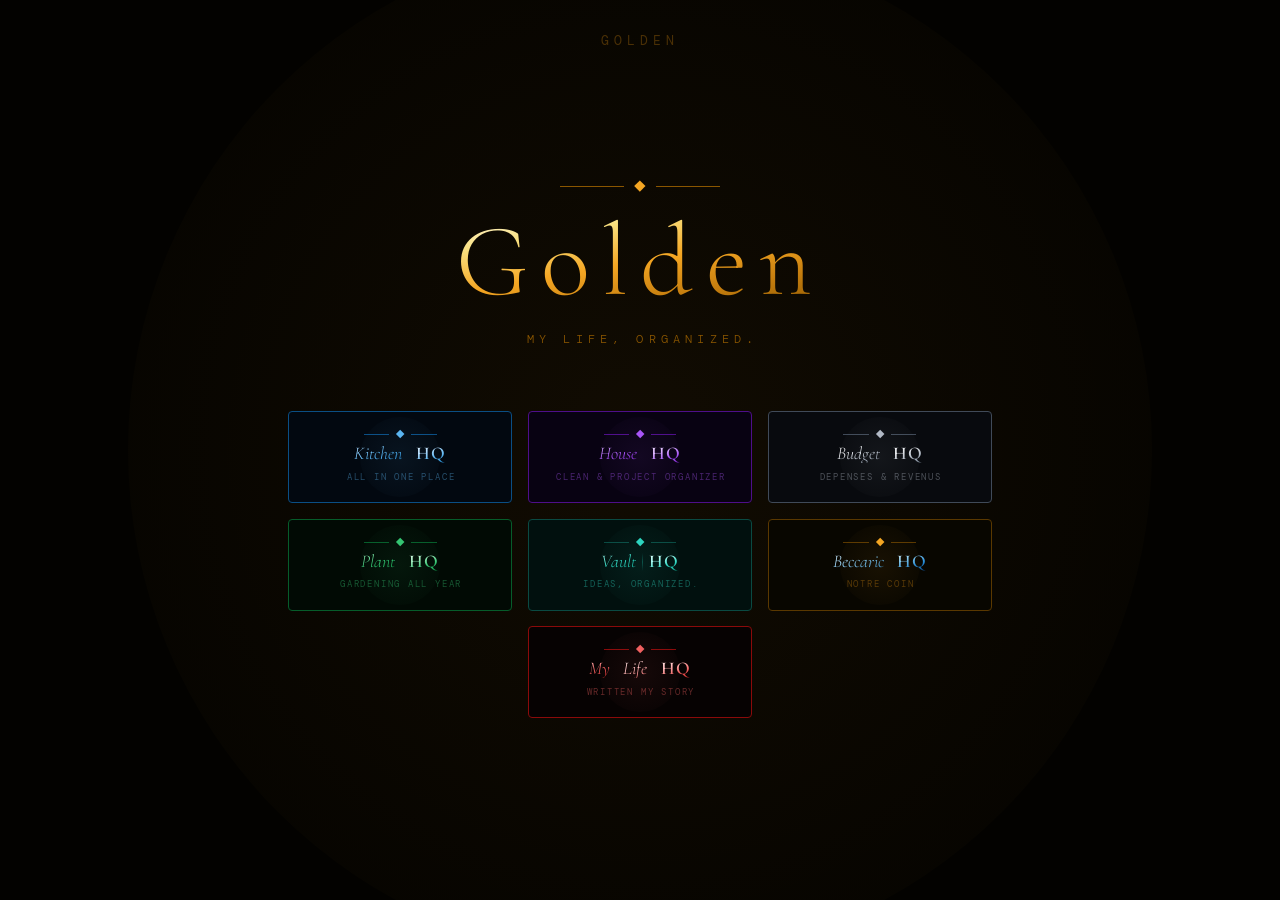
==== index.html @ 01a905c2 "Add files via upload" ====
<!DOCTYPE html>
<html lang="fr">
<head>
<meta charset="UTF-8">
<meta name="viewport" content="width=device-width, initial-scale=1.0">
<title>Golden — My life, organized.</title>
<meta name="description" content="Golden — My life, organized.">
<link rel="icon" href="favicon.svg" type="image/svg+xml">
<link href="https://fonts.googleapis.com/css2?family=Cormorant+Garamond:ital,wght@0,300;0,600;1,300;1,600&family=DM+Mono:wght@300;400&display=swap" rel="stylesheet">
<style>
*,*::before,*::after{box-sizing:border-box;margin:0;padding:0;}
body{background:#030200;font-family:"Cormorant Garamond",serif;margin:0;padding:0;}
.s{width:100%;min-height:100vh;display:flex;flex-direction:column;align-items:center;justify-content:center;gap:clamp(32px,5vw,64px);padding:80px clamp(24px,5vw,80px);position:relative;overflow:hidden;}
.s::before{content:"";position:absolute;width:80vw;height:80vw;border-radius:50%;top:50%;left:50%;transform:translate(-50%,-50%);background:radial-gradient(circle,#F4A623,transparent);opacity:.06;pointer-events:none;}
.num{font-family:"DM Mono",monospace;font-size:clamp(10px,1vw,13px);letter-spacing:.4em;text-transform:uppercase;color:#C47D0E;opacity:.35;position:absolute;top:32px;left:0;right:0;text-align:center;}
.wm{display:flex;flex-direction:column;align-items:center;gap:clamp(12px,2vw,20px);z-index:1;}
.orn{display:flex;align-items:center;gap:12px;}
.ol{width:clamp(40px,5vw,72px);height:.5px;background:#8A5600;}
.og{width:clamp(6px,0.6vw,9px);height:clamp(6px,0.6vw,9px);background:#F4A623;transform:rotate(45deg);}
.gn{font-family:"Cormorant Garamond",serif;font-weight:300;font-size:clamp(52px,8vw,120px);line-height:1;letter-spacing:.12em;background:linear-gradient(170deg,#FFFBF0,#F9E07F,#F4A623,#C47D0E,#8A5600);-webkit-background-clip:text;-webkit-text-fill-color:transparent;background-clip:text;}
.sub{font-family:"DM Mono",monospace;font-weight:300;font-size:clamp(9px,0.9vw,13px);letter-spacing:.45em;color:#8A5600;text-transform:uppercase;margin-right:-.45em;}
.logos-wrap{display:flex;flex-direction:column;gap:clamp(8px,1.2vw,16px);width:100%;max-width:clamp(380px,55vw,780px);z-index:1;margin:0 auto;}
.row{display:grid;grid-template-columns:repeat(3,1fr);gap:clamp(8px,1.2vw,16px);}
a.mini{text-decoration:none;}
.mini{border:1px solid;border-radius:4px;padding:clamp(10px,1.5vw,20px) clamp(6px,1vw,14px);display:flex;flex-direction:column;align-items:center;gap:clamp(4px,0.6vw,8px);position:relative;overflow:hidden;text-align:center;transition:transform .2s,opacity .2s;}
.mini:hover{transform:translateY(-3px);opacity:.8;}
.mini::before{content:"";position:absolute;width:80px;height:80px;border-radius:50%;top:50%;left:50%;transform:translate(-50%,-50%);opacity:.07;pointer-events:none;}
.mini-type{display:flex;align-items:baseline;}
.mn{font-family:"Cormorant Garamond",serif;font-weight:300;font-style:italic;font-size:clamp(11px,1.4vw,20px);line-height:1;}
.ms{width:.5px;height:clamp(10px,1.4vw,20px);margin:0 clamp(3px,0.5vw,8px);align-self:center;}
.mh{font-family:"Cormorant Garamond",serif;font-weight:600;font-size:clamp(11px,1.4vw,20px);letter-spacing:.06em;line-height:1;}
.ml{font-family:"DM Mono",monospace;font-size:clamp(6px,0.7vw,10px);letter-spacing:.2em;text-transform:uppercase;opacity:.4;margin-right:-.2em;}
.mini-orn{display:flex;align-items:center;gap:clamp(4px,0.6vw,8px);}
.mo{width:clamp(14px,2vw,28px);height:.5px;}
.mg{width:clamp(4px,0.5vw,7px);height:clamp(4px,0.5vw,7px);transform:rotate(45deg);flex-shrink:0;}

.c-k{background:#020810;border-color:#0A4E84;}
.c-k::before{background:radial-gradient(circle,#5AB4F0,transparent);}
.c-k .mn{background:linear-gradient(160deg,#BAE0FF,#5AB4F0,#1A7EC4);-webkit-background-clip:text;-webkit-text-fill-color:transparent;background-clip:text;}
.c-k .ms{background:linear-gradient(180deg,transparent,#0A4E84,transparent);}
.c-k .mh{background:linear-gradient(160deg,#EFF8FF,#BAE0FF,#5AB4F0,#1A7EC4);-webkit-background-clip:text;-webkit-text-fill-color:transparent;background-clip:text;}
.c-k .ml{color:#5AB4F0;}.c-k .mo{background:#0A4E84;}.c-k .mg{background:#5AB4F0;}

.c-h{background:#080212;border-color:#4E0E8A;}
.c-h::before{background:radial-gradient(circle,#A855F7,transparent);}
.c-h .mn{background:linear-gradient(160deg,#DDB8FF,#A855F7,#7C22C8);-webkit-background-clip:text;-webkit-text-fill-color:transparent;background-clip:text;}
.c-h .ms{background:linear-gradient(180deg,transparent,#4E0E8A,transparent);}
.c-h .mh{background:linear-gradient(160deg,#FAF0FF,#DDB8FF,#A855F7,#7C22C8);-webkit-background-clip:text;-webkit-text-fill-color:transparent;background-clip:text;}
.c-h .ml{color:#A855F7;}.c-h .mo{background:#4E0E8A;}.c-h .mg{background:#A855F7;}

.c-bu{background:#080A0E;border-color:#404A58;}
.c-bu::before{background:radial-gradient(circle,#B0B8C4,transparent);}
.c-bu .mn{background:linear-gradient(160deg,#FFFFFF,#E8EAED,#B0B8C4,#707C8C);-webkit-background-clip:text;-webkit-text-fill-color:transparent;background-clip:text;}
.c-bu .ms{background:linear-gradient(180deg,transparent,#404A58,transparent);}
.c-bu .mh{background:linear-gradient(160deg,#FFFFFF,#E8EAED,#B0B8C4,#707C8C);-webkit-background-clip:text;-webkit-text-fill-color:transparent;background-clip:text;}
.c-bu .ml{color:#B0B8C4;}.c-bu .mo{background:#404A58;}.c-bu .mg{background:#B0B8C4;}

.c-p{background:#010A04;border-color:#065C2A;}
.c-p::before{background:radial-gradient(circle,#34C472,transparent);}
.c-p .mn{background:linear-gradient(160deg,#A8F0C4,#34C472,#0E9044);-webkit-background-clip:text;-webkit-text-fill-color:transparent;background-clip:text;}
.c-p .ms{background:linear-gradient(180deg,transparent,#065C2A,transparent);}
.c-p .mh{background:linear-gradient(160deg,#F0FFF6,#A8F0C4,#34C472,#0E9044);-webkit-background-clip:text;-webkit-text-fill-color:transparent;background-clip:text;}
.c-p .ml{color:#34C472;}.c-p .mo{background:#065C2A;}.c-p .mg{background:#34C472;}

.c-v{background:#01100E;border-color:#0A4A42;}
.c-v::before{background:radial-gradient(circle,#2DD4BF,transparent);}
.c-v .mn{background:linear-gradient(160deg,#B2FFF8,#2DD4BF,#0F9B87);-webkit-background-clip:text;-webkit-text-fill-color:transparent;background-clip:text;}
.c-v .ms{background:linear-gradient(180deg,transparent,#0A4A42,transparent);}
.c-v .mh{background:linear-gradient(160deg,#F0FFFD,#B2FFF8,#2DD4BF,#0F9B87);-webkit-background-clip:text;-webkit-text-fill-color:transparent;background-clip:text;}
.c-v .ml{color:#2DD4BF;}.c-v .mo{background:#0A4A42;}.c-v .mg{background:#2DD4BF;}

.c-b{background:#080600;border-color:#5A3800;}
.c-b::before{background:radial-gradient(circle,#F4A623,transparent);}
.c-b .mn{background:linear-gradient(160deg,#E0F4FF,#7EC8F4,#2389D4);-webkit-background-clip:text;-webkit-text-fill-color:transparent;background-clip:text;}
.c-b .ms{background:linear-gradient(180deg,transparent,#5A3800,transparent);}
.c-b .mh{background:linear-gradient(160deg,#E0F4FF,#7EC8F4,#2389D4,#0A3A6E);-webkit-background-clip:text;-webkit-text-fill-color:transparent;background-clip:text;}
.c-b .ml{color:#C47D0E;}.c-b .mo{background:#5A3800;}.c-b .mg{background:#F4A623;}

.c-l{background:#060202;border-color:#8A0A0A;}
.c-l::before{background:radial-gradient(circle,#F06060,transparent);}
.c-l .my{font-family:"Cormorant Garamond",serif;font-weight:300;font-style:italic;font-size:clamp(11px,1.4vw,20px);line-height:1;background:linear-gradient(160deg,#FFBDBD,#F06060,#C42020);-webkit-background-clip:text;-webkit-text-fill-color:transparent;background-clip:text;}
.c-l .lf{font-family:"Cormorant Garamond",serif;font-weight:300;font-style:italic;font-size:clamp(11px,1.4vw,20px);line-height:1;background:linear-gradient(160deg,#FFF5F5,#FFBDBD,#F06060);-webkit-background-clip:text;-webkit-text-fill-color:transparent;background-clip:text;}
.c-l .ms{background:linear-gradient(180deg,transparent,#8A0A0A,transparent);}
.c-l .mh{background:linear-gradient(160deg,#FFF5F5,#FFBDBD,#F06060,#C42020);-webkit-background-clip:text;-webkit-text-fill-color:transparent;background-clip:text;}
.c-l .ml{color:#F06060;}.c-l .mo{background:#8A0A0A;}.c-l .mg{background:#F06060;}

@media(max-width:480px){.logos-wrap{max-width:100%;}.gn{font-size:clamp(44px,14vw,64px);}}
</style>
</head>
<body>
<div class="s">
  <span class="num">Golden</span>
  <div class="wm">
    <div class="orn"><div class="ol"></div><div class="og"></div><div class="ol"></div></div>
    <span class="gn">Golden</span>
    <span class="sub">My life, organized.</span>
  </div>
  <div class="logos-wrap">
    <div class="row">
      <a class="mini c-k" href="https://stonecold93-hue.github.io/KitchenHQ/" target="_blank">
        <div class="mini-orn"><div class="mo"></div><div class="mg"></div><div class="mo"></div></div>
        <div class="mini-type"><span class="mn">Kitchen</span><div class="ms"></div><span class="mh">HQ</span></div>
        <span class="ml">All in one place</span>
      </a>
      <a class="mini c-h" href="https://stonecold93-hue.github.io/househq/" target="_blank">
        <div class="mini-orn"><div class="mo"></div><div class="mg"></div><div class="mo"></div></div>
        <div class="mini-type"><span class="mn">House</span><div class="ms"></div><span class="mh">HQ</span></div>
        <span class="ml">Clean & project organizer</span>
      </a>
      <a class="mini c-bu" href="https://stonecold93-hue.github.io/budgethq/" target="_blank">
        <div class="mini-orn"><div class="mo"></div><div class="mg"></div><div class="mo"></div></div>
        <div class="mini-type"><span class="mn">Budget</span><div class="ms"></div><span class="mh">HQ</span></div>
        <span class="ml">Depenses & revenus</span>
      </a>
    </div>
    <div class="row">
      <a class="mini c-p" href="https://stonecold93-hue.github.io/plantHQ/" target="_blank">
        <div class="mini-orn"><div class="mo"></div><div class="mg"></div><div class="mo"></div></div>
        <div class="mini-type"><span class="mn">Plant</span><div class="ms"></div><span class="mh">HQ</span></div>
        <span class="ml">Gardening all year</span>
      </a>
      <a class="mini c-v" href="https://stonecold93-hue.github.io/VaultHQ/" target="_blank">
        <div class="mini-orn"><div class="mo"></div><div class="mg"></div><div class="mo"></div></div>
        <div class="mini-type"><span class="mn">Vault</span><div class="ms"></div><span class="mh">HQ</span></div>
        <span class="ml">Ideas, organized.</span>
      </a>
      <a class="mini c-b" href="https://stonecold93-hue.github.io/BeccaricHQ/" target="_blank">
        <div class="mini-orn"><div class="mo"></div><div class="mg"></div><div class="mo"></div></div>
        <div class="mini-type"><span class="mn">Beccaric</span><div class="ms"></div><span class="mh">HQ</span></div>
        <span class="ml">Notre coin</span>
      </a>
    </div>
    <div class="row">
      <div></div>
      <a class="mini c-l" href="https://stonecold93-hue.github.io/MyLifeHQ/" target="_blank">
        <div class="mini-orn"><div class="mo"></div><div class="mg"></div><div class="mo"></div></div>
        <div class="mini-type"><span class="my">My</span><div class="ms"></div><span class="lf">Life</span><div class="ms"></div><span class="mh">HQ</span></div>
        <span class="ml">Written my story</span>
      </a>
      <div></div>
    </div>
  </div>
</div>
</body>
</html>
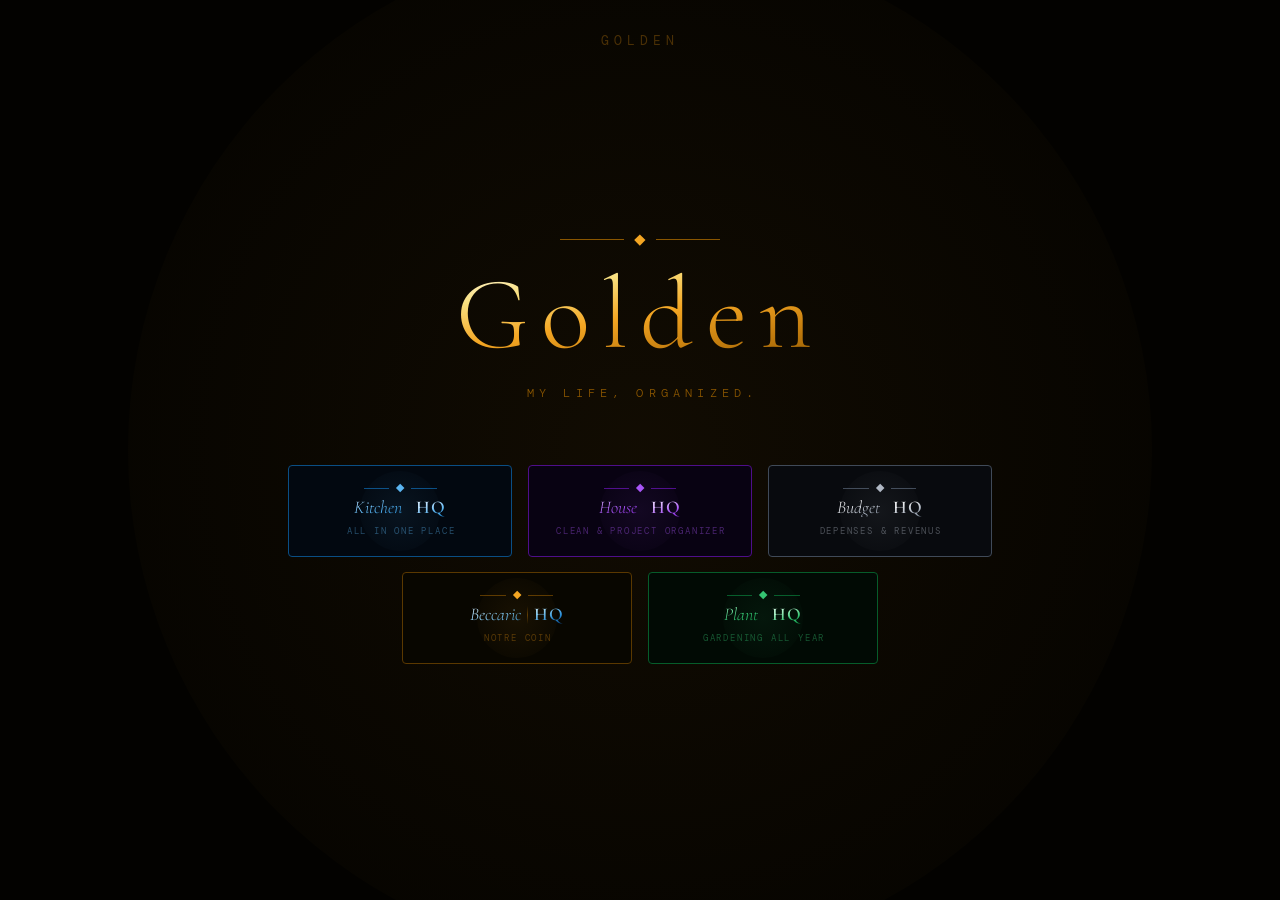
==== commit e5433b11: "Add files via upload" ====
--- a/index.html
+++ b/index.html
@@ -21,6 +21,7 @@
 .sub{font-family:"DM Mono",monospace;font-weight:300;font-size:clamp(9px,0.9vw,13px);letter-spacing:.45em;color:#8A5600;text-transform:uppercase;margin-right:-.45em;}
 .logos-wrap{display:flex;flex-direction:column;gap:clamp(8px,1.2vw,16px);width:100%;max-width:clamp(380px,55vw,780px);z-index:1;margin:0 auto;}
 .row{display:grid;grid-template-columns:repeat(3,1fr);gap:clamp(8px,1.2vw,16px);}
+.row-2{display:grid;grid-template-columns:repeat(2,1fr);gap:clamp(8px,1.2vw,16px);max-width:calc(66.66% + clamp(4px,0.6vw,8px));margin:0 auto;width:100%;}
 a.mini{text-decoration:none;}
 .mini{border:1px solid;border-radius:4px;padding:clamp(10px,1.5vw,20px) clamp(6px,1vw,14px);display:flex;flex-direction:column;align-items:center;gap:clamp(4px,0.6vw,8px);position:relative;overflow:hidden;text-align:center;transition:transform .2s,opacity .2s;}
 .mini:hover{transform:translateY(-3px);opacity:.8;}
@@ -55,20 +56,6 @@
 .c-bu .mh{background:linear-gradient(160deg,#FFFFFF,#E8EAED,#B0B8C4,#707C8C);-webkit-background-clip:text;-webkit-text-fill-color:transparent;background-clip:text;}
 .c-bu .ml{color:#B0B8C4;}.c-bu .mo{background:#404A58;}.c-bu .mg{background:#B0B8C4;}
 
-.c-p{background:#010A04;border-color:#065C2A;}
-.c-p::before{background:radial-gradient(circle,#34C472,transparent);}
-.c-p .mn{background:linear-gradient(160deg,#A8F0C4,#34C472,#0E9044);-webkit-background-clip:text;-webkit-text-fill-color:transparent;background-clip:text;}
-.c-p .ms{background:linear-gradient(180deg,transparent,#065C2A,transparent);}
-.c-p .mh{background:linear-gradient(160deg,#F0FFF6,#A8F0C4,#34C472,#0E9044);-webkit-background-clip:text;-webkit-text-fill-color:transparent;background-clip:text;}
-.c-p .ml{color:#34C472;}.c-p .mo{background:#065C2A;}.c-p .mg{background:#34C472;}
-
-.c-v{background:#01100E;border-color:#0A4A42;}
-.c-v::before{background:radial-gradient(circle,#2DD4BF,transparent);}
-.c-v .mn{background:linear-gradient(160deg,#B2FFF8,#2DD4BF,#0F9B87);-webkit-background-clip:text;-webkit-text-fill-color:transparent;background-clip:text;}
-.c-v .ms{background:linear-gradient(180deg,transparent,#0A4A42,transparent);}
-.c-v .mh{background:linear-gradient(160deg,#F0FFFD,#B2FFF8,#2DD4BF,#0F9B87);-webkit-background-clip:text;-webkit-text-fill-color:transparent;background-clip:text;}
-.c-v .ml{color:#2DD4BF;}.c-v .mo{background:#0A4A42;}.c-v .mg{background:#2DD4BF;}
-
 .c-b{background:#080600;border-color:#5A3800;}
 .c-b::before{background:radial-gradient(circle,#F4A623,transparent);}
 .c-b .mn{background:linear-gradient(160deg,#E0F4FF,#7EC8F4,#2389D4);-webkit-background-clip:text;-webkit-text-fill-color:transparent;background-clip:text;}
@@ -76,13 +63,12 @@
 .c-b .mh{background:linear-gradient(160deg,#E0F4FF,#7EC8F4,#2389D4,#0A3A6E);-webkit-background-clip:text;-webkit-text-fill-color:transparent;background-clip:text;}
 .c-b .ml{color:#C47D0E;}.c-b .mo{background:#5A3800;}.c-b .mg{background:#F4A623;}
 
-.c-l{background:#060202;border-color:#8A0A0A;}
-.c-l::before{background:radial-gradient(circle,#F06060,transparent);}
-.c-l .my{font-family:"Cormorant Garamond",serif;font-weight:300;font-style:italic;font-size:clamp(11px,1.4vw,20px);line-height:1;background:linear-gradient(160deg,#FFBDBD,#F06060,#C42020);-webkit-background-clip:text;-webkit-text-fill-color:transparent;background-clip:text;}
-.c-l .lf{font-family:"Cormorant Garamond",serif;font-weight:300;font-style:italic;font-size:clamp(11px,1.4vw,20px);line-height:1;background:linear-gradient(160deg,#FFF5F5,#FFBDBD,#F06060);-webkit-background-clip:text;-webkit-text-fill-color:transparent;background-clip:text;}
-.c-l .ms{background:linear-gradient(180deg,transparent,#8A0A0A,transparent);}
-.c-l .mh{background:linear-gradient(160deg,#FFF5F5,#FFBDBD,#F06060,#C42020);-webkit-background-clip:text;-webkit-text-fill-color:transparent;background-clip:text;}
-.c-l .ml{color:#F06060;}.c-l .mo{background:#8A0A0A;}.c-l .mg{background:#F06060;}
+.c-p{background:#010A04;border-color:#065C2A;}
+.c-p::before{background:radial-gradient(circle,#34C472,transparent);}
+.c-p .mn{background:linear-gradient(160deg,#A8F0C4,#34C472,#0E9044);-webkit-background-clip:text;-webkit-text-fill-color:transparent;background-clip:text;}
+.c-p .ms{background:linear-gradient(180deg,transparent,#065C2A,transparent);}
+.c-p .mh{background:linear-gradient(160deg,#F0FFF6,#A8F0C4,#34C472,#0E9044);-webkit-background-clip:text;-webkit-text-fill-color:transparent;background-clip:text;}
+.c-p .ml{color:#34C472;}.c-p .mo{background:#065C2A;}.c-p .mg{background:#34C472;}
 
 @media(max-width:480px){.logos-wrap{max-width:100%;}.gn{font-size:clamp(44px,14vw,64px);}}
 </style>
@@ -113,31 +99,17 @@
         <span class="ml">Depenses & revenus</span>
       </a>
     </div>
-    <div class="row">
+    <div class="row-2">
+      <a class="mini c-b" href="https://stonecold93-hue.github.io/BeccaricHQ/" target="_blank">
+        <div class="mini-orn"><div class="mo"></div><div class="mg"></div><div class="mo"></div></div>
+        <div class="mini-type"><span class="mn">Beccaric</span><div class="ms"></div><span class="mh">HQ</span></div>
+        <span class="ml">Notre coin</span>
+      </a>
       <a class="mini c-p" href="https://stonecold93-hue.github.io/plantHQ/" target="_blank">
         <div class="mini-orn"><div class="mo"></div><div class="mg"></div><div class="mo"></div></div>
         <div class="mini-type"><span class="mn">Plant</span><div class="ms"></div><span class="mh">HQ</span></div>
         <span class="ml">Gardening all year</span>
       </a>
-      <a class="mini c-v" href="https://stonecold93-hue.github.io/VaultHQ/" target="_blank">
-        <div class="mini-orn"><div class="mo"></div><div class="mg"></div><div class="mo"></div></div>
-        <div class="mini-type"><span class="mn">Vault</span><div class="ms"></div><span class="mh">HQ</span></div>
-        <span class="ml">Ideas, organized.</span>
-      </a>
-      <a class="mini c-b" href="https://stonecold93-hue.github.io/BeccaricHQ/" target="_blank">
-        <div class="mini-orn"><div class="mo"></div><div class="mg"></div><div class="mo"></div></div>
-        <div class="mini-type"><span class="mn">Beccaric</span><div class="ms"></div><span class="mh">HQ</span></div>
-        <span class="ml">Notre coin</span>
-      </a>
-    </div>
-    <div class="row">
-      <div></div>
-      <a class="mini c-l" href="https://stonecold93-hue.github.io/MyLifeHQ/" target="_blank">
-        <div class="mini-orn"><div class="mo"></div><div class="mg"></div><div class="mo"></div></div>
-        <div class="mini-type"><span class="my">My</span><div class="ms"></div><span class="lf">Life</span><div class="ms"></div><span class="mh">HQ</span></div>
-        <span class="ml">Written my story</span>
-      </a>
-      <div></div>
     </div>
   </div>
 </div>
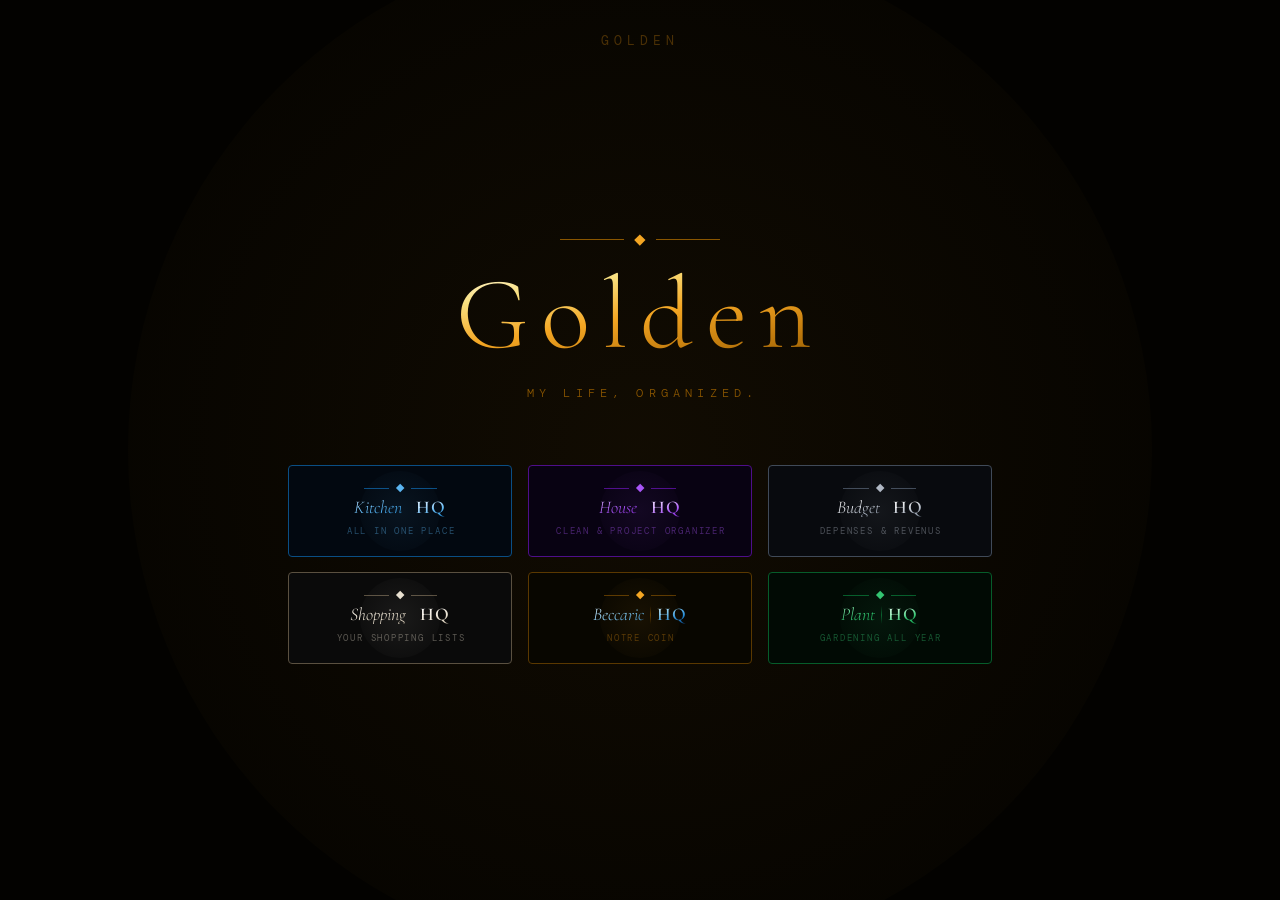
==== commit 3400bc0b: "Add files via upload" ====
--- a/index.html
+++ b/index.html
@@ -5,7 +5,7 @@
 <meta name="viewport" content="width=device-width, initial-scale=1.0">
 <title>Golden — My life, organized.</title>
 <meta name="description" content="Golden — My life, organized.">
-<link rel="icon" href="favicon.svg" type="image/svg+xml">
+<link rel="icon" href="data:image/svg+xml,%3Csvg xmlns='http://www.w3.org/2000/svg' viewBox='0 0 32 32'%3E%3Crect width='32' height='32' rx='6' fill='%23030200'/%3E%3Cdefs%3E%3ClinearGradient id='g' x1='0' y1='0' x2='0' y2='1'%3E%3Cstop offset='0%25' stop-color='%23F9E07F'/%3E%3Cstop offset='50%25' stop-color='%23F4A623'/%3E%3Cstop offset='100%25' stop-color='%238A5600'/%3E%3C/linearGradient%3E%3C/defs%3E%3Ctext x='16' y='25' text-anchor='middle' font-family='Georgia,serif' font-weight='300' font-size='26' fill='url(%23g)'%3EG%3C/text%3E%3C/svg%3E" type="image/svg+xml">
 <link href="https://fonts.googleapis.com/css2?family=Cormorant+Garamond:ital,wght@0,300;0,600;1,300;1,600&family=DM+Mono:wght@300;400&display=swap" rel="stylesheet">
 <style>
 *,*::before,*::after{box-sizing:border-box;margin:0;padding:0;}
@@ -21,7 +21,7 @@
 .sub{font-family:"DM Mono",monospace;font-weight:300;font-size:clamp(9px,0.9vw,13px);letter-spacing:.45em;color:#8A5600;text-transform:uppercase;margin-right:-.45em;}
 .logos-wrap{display:flex;flex-direction:column;gap:clamp(8px,1.2vw,16px);width:100%;max-width:clamp(380px,55vw,780px);z-index:1;margin:0 auto;}
 .row{display:grid;grid-template-columns:repeat(3,1fr);gap:clamp(8px,1.2vw,16px);}
-.row-2{display:grid;grid-template-columns:repeat(2,1fr);gap:clamp(8px,1.2vw,16px);max-width:calc(66.66% + clamp(4px,0.6vw,8px));margin:0 auto;width:100%;}
+.row-2{display:grid;grid-template-columns:repeat(3,1fr);gap:clamp(8px,1.2vw,16px);width:100%;}
 a.mini{text-decoration:none;}
 .mini{border:1px solid;border-radius:4px;padding:clamp(10px,1.5vw,20px) clamp(6px,1vw,14px);display:flex;flex-direction:column;align-items:center;gap:clamp(4px,0.6vw,8px);position:relative;overflow:hidden;text-align:center;transition:transform .2s,opacity .2s;}
 .mini:hover{transform:translateY(-3px);opacity:.8;}
@@ -63,6 +63,13 @@
 .c-b .mh{background:linear-gradient(160deg,#E0F4FF,#7EC8F4,#2389D4,#0A3A6E);-webkit-background-clip:text;-webkit-text-fill-color:transparent;background-clip:text;}
 .c-b .ml{color:#C47D0E;}.c-b .mo{background:#5A3800;}.c-b .mg{background:#F4A623;}
 
+.c-sh{background:#0A0A0A;border-color:#5A5040;}
+.c-sh::before{background:radial-gradient(circle,#F5F0E8,transparent);}
+.c-sh .mn{background:linear-gradient(160deg,#F5F0E8,#E8E0D0,#C8BCA8);-webkit-background-clip:text;-webkit-text-fill-color:transparent;background-clip:text;}
+.c-sh .ms{background:linear-gradient(180deg,transparent,#5A5040,transparent);}
+.c-sh .mh{background:linear-gradient(160deg,#FFFFFF,#F5F0E8,#E8E0D0,#C8BCA8);-webkit-background-clip:text;-webkit-text-fill-color:transparent;background-clip:text;}
+.c-sh .ml{color:#D4CCBC;}.c-sh .mo{background:#5A5040;}.c-sh .mg{background:#E8E0D0;}
+
 .c-p{background:#010A04;border-color:#065C2A;}
 .c-p::before{background:radial-gradient(circle,#34C472,transparent);}
 .c-p .mn{background:linear-gradient(160deg,#A8F0C4,#34C472,#0E9044);-webkit-background-clip:text;-webkit-text-fill-color:transparent;background-clip:text;}
@@ -100,7 +107,12 @@
       </a>
     </div>
     <div class="row-2">
-      <a class="mini c-b" href="https://stonecold93-hue.github.io/BeccaricHQ/" target="_blank">
+      <a class="mini c-sh" href="https://stonecold93-hue.github.io/shoppingHQ/" target="_blank">
+        <div class="mini-orn"><div class="mo"></div><div class="mg"></div><div class="mo"></div></div>
+        <div class="mini-type"><span class="mn">Shopping</span><div class="ms"></div><span class="mh">HQ</span></div>
+        <span class="ml">Your shopping lists</span>
+      </a>
+      <a class="mini c-b" href="https://golden-beccarichq.netlify.app/" target="_blank">
         <div class="mini-orn"><div class="mo"></div><div class="mg"></div><div class="mo"></div></div>
         <div class="mini-type"><span class="mn">Beccaric</span><div class="ms"></div><span class="mh">HQ</span></div>
         <span class="ml">Notre coin</span>
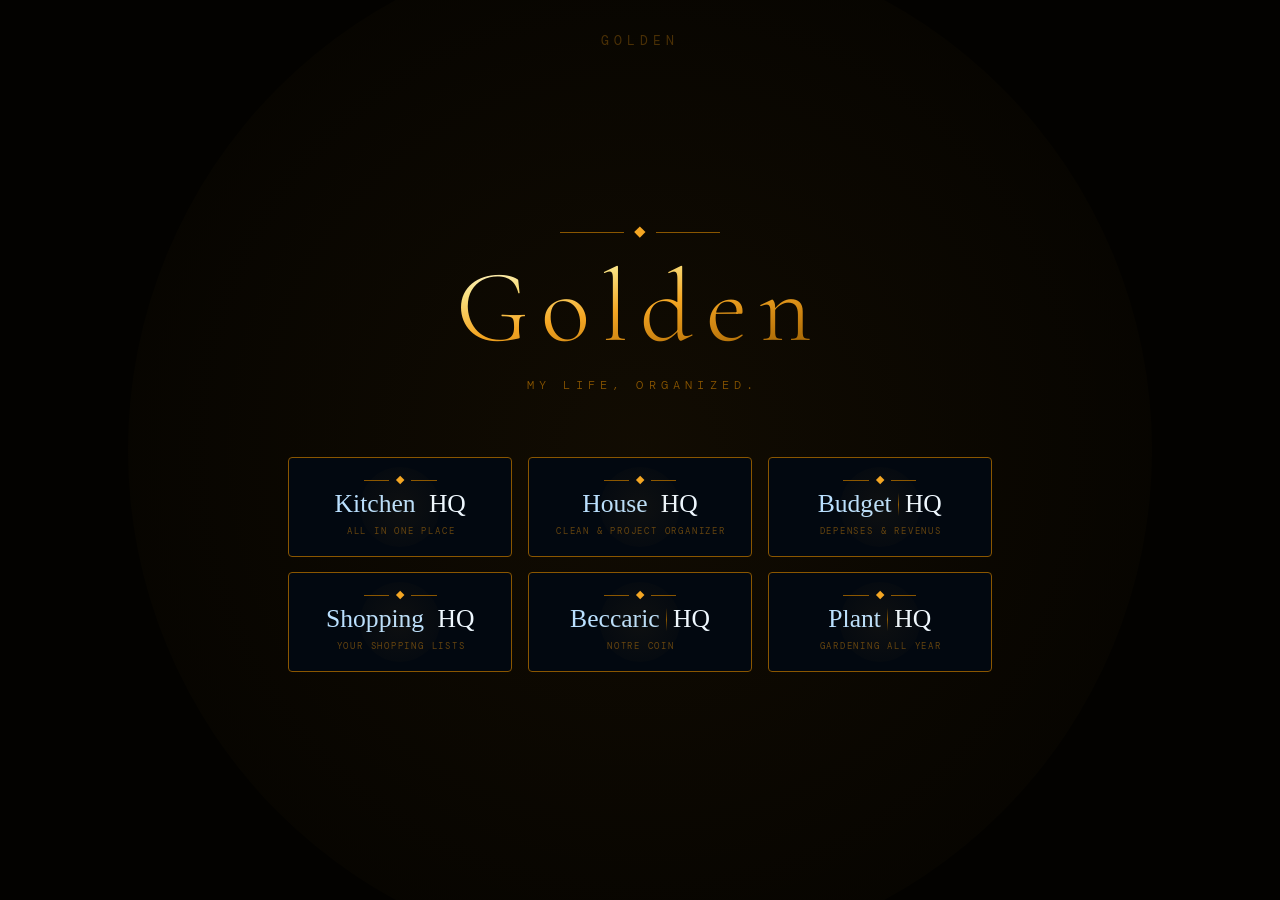
==== commit 1f4a1a70: "Add files via upload" ====
--- a/index.html
+++ b/index.html
@@ -6,7 +6,7 @@
 <title>Golden — My life, organized.</title>
 <meta name="description" content="Golden — My life, organized.">
 <link rel="icon" href="data:image/svg+xml,%3Csvg xmlns='http://www.w3.org/2000/svg' viewBox='0 0 32 32'%3E%3Crect width='32' height='32' rx='6' fill='%23030200'/%3E%3Cdefs%3E%3ClinearGradient id='g' x1='0' y1='0' x2='0' y2='1'%3E%3Cstop offset='0%25' stop-color='%23F9E07F'/%3E%3Cstop offset='50%25' stop-color='%23F4A623'/%3E%3Cstop offset='100%25' stop-color='%238A5600'/%3E%3C/linearGradient%3E%3C/defs%3E%3Ctext x='16' y='25' text-anchor='middle' font-family='Georgia,serif' font-weight='300' font-size='26' fill='url(%23g)'%3EG%3C/text%3E%3C/svg%3E" type="image/svg+xml">
-<link href="https://fonts.googleapis.com/css2?family=Cormorant+Garamond:ital,wght@0,300;0,600;1,300;1,600&family=DM+Mono:wght@300;400&display=swap" rel="stylesheet">
+<link href="https://fonts.googleapis.com/css2?family=Cormorant+Garamond:ital,wght@0,300;0,600;1,300;1,600&family=DM+Mono:wght@300;400&family=Just+Another+Hand&display=swap" rel="stylesheet">
 <style>
 *,*::before,*::after{box-sizing:border-box;margin:0;padding:0;}
 body{background:#030200;font-family:"Cormorant Garamond",serif;margin:0;padding:0;}
@@ -23,60 +23,25 @@
 .row{display:grid;grid-template-columns:repeat(3,1fr);gap:clamp(8px,1.2vw,16px);}
 .row-2{display:grid;grid-template-columns:repeat(3,1fr);gap:clamp(8px,1.2vw,16px);width:100%;}
 a.mini{text-decoration:none;}
-.mini{border:1px solid;border-radius:4px;padding:clamp(10px,1.5vw,20px) clamp(6px,1vw,14px);display:flex;flex-direction:column;align-items:center;gap:clamp(4px,0.6vw,8px);position:relative;overflow:hidden;text-align:center;transition:transform .2s,opacity .2s;}
-.mini:hover{transform:translateY(-3px);opacity:.8;}
-.mini::before{content:"";position:absolute;width:80px;height:80px;border-radius:50%;top:50%;left:50%;transform:translate(-50%,-50%);opacity:.07;pointer-events:none;}
+.mini{
+  background:#020810;
+  border:1px solid #8A5600;
+  border-radius:4px;
+  padding:clamp(10px,1.5vw,20px) clamp(6px,1vw,14px);
+  display:flex;flex-direction:column;align-items:center;gap:clamp(4px,0.6vw,8px);
+  position:relative;overflow:hidden;text-align:center;
+  transition:transform .2s,border-color .2s,box-shadow .2s;
+}
+.mini:hover{transform:translateY(-3px);border-color:#F4A623;box-shadow:0 0 20px rgba(244,166,35,0.15);}
+.mini::before{content:"";position:absolute;width:80px;height:80px;border-radius:50%;top:50%;left:50%;transform:translate(-50%,-50%);background:radial-gradient(circle,#F4A623,transparent);opacity:.05;pointer-events:none;}
 .mini-type{display:flex;align-items:baseline;}
-.mn{font-family:"Cormorant Garamond",serif;font-weight:300;font-style:italic;font-size:clamp(11px,1.4vw,20px);line-height:1;}
-.ms{width:.5px;height:clamp(10px,1.4vw,20px);margin:0 clamp(3px,0.5vw,8px);align-self:center;}
-.mh{font-family:"Cormorant Garamond",serif;font-weight:600;font-size:clamp(11px,1.4vw,20px);letter-spacing:.06em;line-height:1;}
-.ml{font-family:"DM Mono",monospace;font-size:clamp(6px,0.7vw,10px);letter-spacing:.2em;text-transform:uppercase;opacity:.4;margin-right:-.2em;}
+.mn{font-family:"Just Another Hand",cursive;font-size:clamp(16px,2vw,28px);line-height:1;color:#BAE0FF;}
+.ms{width:.5px;height:clamp(14px,1.8vw,26px);margin:0 clamp(3px,0.5vw,8px);align-self:center;background:linear-gradient(180deg,transparent,#8A5600,transparent);}
+.mh{font-family:"Just Another Hand",cursive;font-size:clamp(16px,2vw,28px);line-height:1;color:#EFF8FF;}
+.ml{font-family:"DM Mono",monospace;font-size:clamp(6px,0.7vw,10px);letter-spacing:.2em;text-transform:uppercase;color:#C47D0E;opacity:.5;margin-right:-.2em;}
 .mini-orn{display:flex;align-items:center;gap:clamp(4px,0.6vw,8px);}
-.mo{width:clamp(14px,2vw,28px);height:.5px;}
-.mg{width:clamp(4px,0.5vw,7px);height:clamp(4px,0.5vw,7px);transform:rotate(45deg);flex-shrink:0;}
-
-.c-k{background:#020810;border-color:#0A4E84;}
-.c-k::before{background:radial-gradient(circle,#5AB4F0,transparent);}
-.c-k .mn{background:linear-gradient(160deg,#BAE0FF,#5AB4F0,#1A7EC4);-webkit-background-clip:text;-webkit-text-fill-color:transparent;background-clip:text;}
-.c-k .ms{background:linear-gradient(180deg,transparent,#0A4E84,transparent);}
-.c-k .mh{background:linear-gradient(160deg,#EFF8FF,#BAE0FF,#5AB4F0,#1A7EC4);-webkit-background-clip:text;-webkit-text-fill-color:transparent;background-clip:text;}
-.c-k .ml{color:#5AB4F0;}.c-k .mo{background:#0A4E84;}.c-k .mg{background:#5AB4F0;}
-
-.c-h{background:#080212;border-color:#4E0E8A;}
-.c-h::before{background:radial-gradient(circle,#A855F7,transparent);}
-.c-h .mn{background:linear-gradient(160deg,#DDB8FF,#A855F7,#7C22C8);-webkit-background-clip:text;-webkit-text-fill-color:transparent;background-clip:text;}
-.c-h .ms{background:linear-gradient(180deg,transparent,#4E0E8A,transparent);}
-.c-h .mh{background:linear-gradient(160deg,#FAF0FF,#DDB8FF,#A855F7,#7C22C8);-webkit-background-clip:text;-webkit-text-fill-color:transparent;background-clip:text;}
-.c-h .ml{color:#A855F7;}.c-h .mo{background:#4E0E8A;}.c-h .mg{background:#A855F7;}
-
-.c-bu{background:#080A0E;border-color:#404A58;}
-.c-bu::before{background:radial-gradient(circle,#B0B8C4,transparent);}
-.c-bu .mn{background:linear-gradient(160deg,#FFFFFF,#E8EAED,#B0B8C4,#707C8C);-webkit-background-clip:text;-webkit-text-fill-color:transparent;background-clip:text;}
-.c-bu .ms{background:linear-gradient(180deg,transparent,#404A58,transparent);}
-.c-bu .mh{background:linear-gradient(160deg,#FFFFFF,#E8EAED,#B0B8C4,#707C8C);-webkit-background-clip:text;-webkit-text-fill-color:transparent;background-clip:text;}
-.c-bu .ml{color:#B0B8C4;}.c-bu .mo{background:#404A58;}.c-bu .mg{background:#B0B8C4;}
-
-.c-b{background:#080600;border-color:#5A3800;}
-.c-b::before{background:radial-gradient(circle,#F4A623,transparent);}
-.c-b .mn{background:linear-gradient(160deg,#E0F4FF,#7EC8F4,#2389D4);-webkit-background-clip:text;-webkit-text-fill-color:transparent;background-clip:text;}
-.c-b .ms{background:linear-gradient(180deg,transparent,#5A3800,transparent);}
-.c-b .mh{background:linear-gradient(160deg,#E0F4FF,#7EC8F4,#2389D4,#0A3A6E);-webkit-background-clip:text;-webkit-text-fill-color:transparent;background-clip:text;}
-.c-b .ml{color:#C47D0E;}.c-b .mo{background:#5A3800;}.c-b .mg{background:#F4A623;}
-
-.c-sh{background:#0A0A0A;border-color:#5A5040;}
-.c-sh::before{background:radial-gradient(circle,#F5F0E8,transparent);}
-.c-sh .mn{background:linear-gradient(160deg,#F5F0E8,#E8E0D0,#C8BCA8);-webkit-background-clip:text;-webkit-text-fill-color:transparent;background-clip:text;}
-.c-sh .ms{background:linear-gradient(180deg,transparent,#5A5040,transparent);}
-.c-sh .mh{background:linear-gradient(160deg,#FFFFFF,#F5F0E8,#E8E0D0,#C8BCA8);-webkit-background-clip:text;-webkit-text-fill-color:transparent;background-clip:text;}
-.c-sh .ml{color:#D4CCBC;}.c-sh .mo{background:#5A5040;}.c-sh .mg{background:#E8E0D0;}
-
-.c-p{background:#010A04;border-color:#065C2A;}
-.c-p::before{background:radial-gradient(circle,#34C472,transparent);}
-.c-p .mn{background:linear-gradient(160deg,#A8F0C4,#34C472,#0E9044);-webkit-background-clip:text;-webkit-text-fill-color:transparent;background-clip:text;}
-.c-p .ms{background:linear-gradient(180deg,transparent,#065C2A,transparent);}
-.c-p .mh{background:linear-gradient(160deg,#F0FFF6,#A8F0C4,#34C472,#0E9044);-webkit-background-clip:text;-webkit-text-fill-color:transparent;background-clip:text;}
-.c-p .ml{color:#34C472;}.c-p .mo{background:#065C2A;}.c-p .mg{background:#34C472;}
-
+.mo{width:clamp(14px,2vw,28px);height:.5px;background:#8A5600;}
+.mg{width:clamp(4px,0.5vw,7px);height:clamp(4px,0.5vw,7px);transform:rotate(45deg);flex-shrink:0;background:#F4A623;}
 @media(max-width:480px){.logos-wrap{max-width:100%;}.gn{font-size:clamp(44px,14vw,64px);}}
 </style>
 </head>
@@ -90,34 +55,34 @@
   </div>
   <div class="logos-wrap">
     <div class="row">
-      <a class="mini c-k" href="https://stonecold93-hue.github.io/KitchenHQ/" target="_blank">
+      <a class="mini" href="https://stonecold93-hue.github.io/KitchenHQ/" target="_blank">
         <div class="mini-orn"><div class="mo"></div><div class="mg"></div><div class="mo"></div></div>
         <div class="mini-type"><span class="mn">Kitchen</span><div class="ms"></div><span class="mh">HQ</span></div>
         <span class="ml">All in one place</span>
       </a>
-      <a class="mini c-h" href="https://stonecold93-hue.github.io/househq/" target="_blank">
+      <a class="mini" href="https://stonecold93-hue.github.io/househq/" target="_blank">
         <div class="mini-orn"><div class="mo"></div><div class="mg"></div><div class="mo"></div></div>
         <div class="mini-type"><span class="mn">House</span><div class="ms"></div><span class="mh">HQ</span></div>
-        <span class="ml">Clean & project organizer</span>
+        <span class="ml">Clean &amp; project organizer</span>
       </a>
-      <a class="mini c-bu" href="https://stonecold93-hue.github.io/budgethq/" target="_blank">
+      <a class="mini" href="https://stonecold93-hue.github.io/budgethq/" target="_blank">
         <div class="mini-orn"><div class="mo"></div><div class="mg"></div><div class="mo"></div></div>
         <div class="mini-type"><span class="mn">Budget</span><div class="ms"></div><span class="mh">HQ</span></div>
-        <span class="ml">Depenses & revenus</span>
+        <span class="ml">Depenses &amp; revenus</span>
       </a>
     </div>
     <div class="row-2">
-      <a class="mini c-sh" href="https://stonecold93-hue.github.io/shoppingHQ/" target="_blank">
+      <a class="mini" href="https://stonecold93-hue.github.io/shoppingHQ/" target="_blank">
         <div class="mini-orn"><div class="mo"></div><div class="mg"></div><div class="mo"></div></div>
         <div class="mini-type"><span class="mn">Shopping</span><div class="ms"></div><span class="mh">HQ</span></div>
         <span class="ml">Your shopping lists</span>
       </a>
-      <a class="mini c-b" href="https://golden-beccarichq.netlify.app/" target="_blank">
+      <a class="mini" href="https://golden-beccarichq.netlify.app/" target="_blank">
         <div class="mini-orn"><div class="mo"></div><div class="mg"></div><div class="mo"></div></div>
         <div class="mini-type"><span class="mn">Beccaric</span><div class="ms"></div><span class="mh">HQ</span></div>
         <span class="ml">Notre coin</span>
       </a>
-      <a class="mini c-p" href="https://stonecold93-hue.github.io/plantHQ/" target="_blank">
+      <a class="mini" href="https://stonecold93-hue.github.io/plantHQ/" target="_blank">
         <div class="mini-orn"><div class="mo"></div><div class="mg"></div><div class="mo"></div></div>
         <div class="mini-type"><span class="mn">Plant</span><div class="ms"></div><span class="mh">HQ</span></div>
         <span class="ml">Gardening all year</span>
